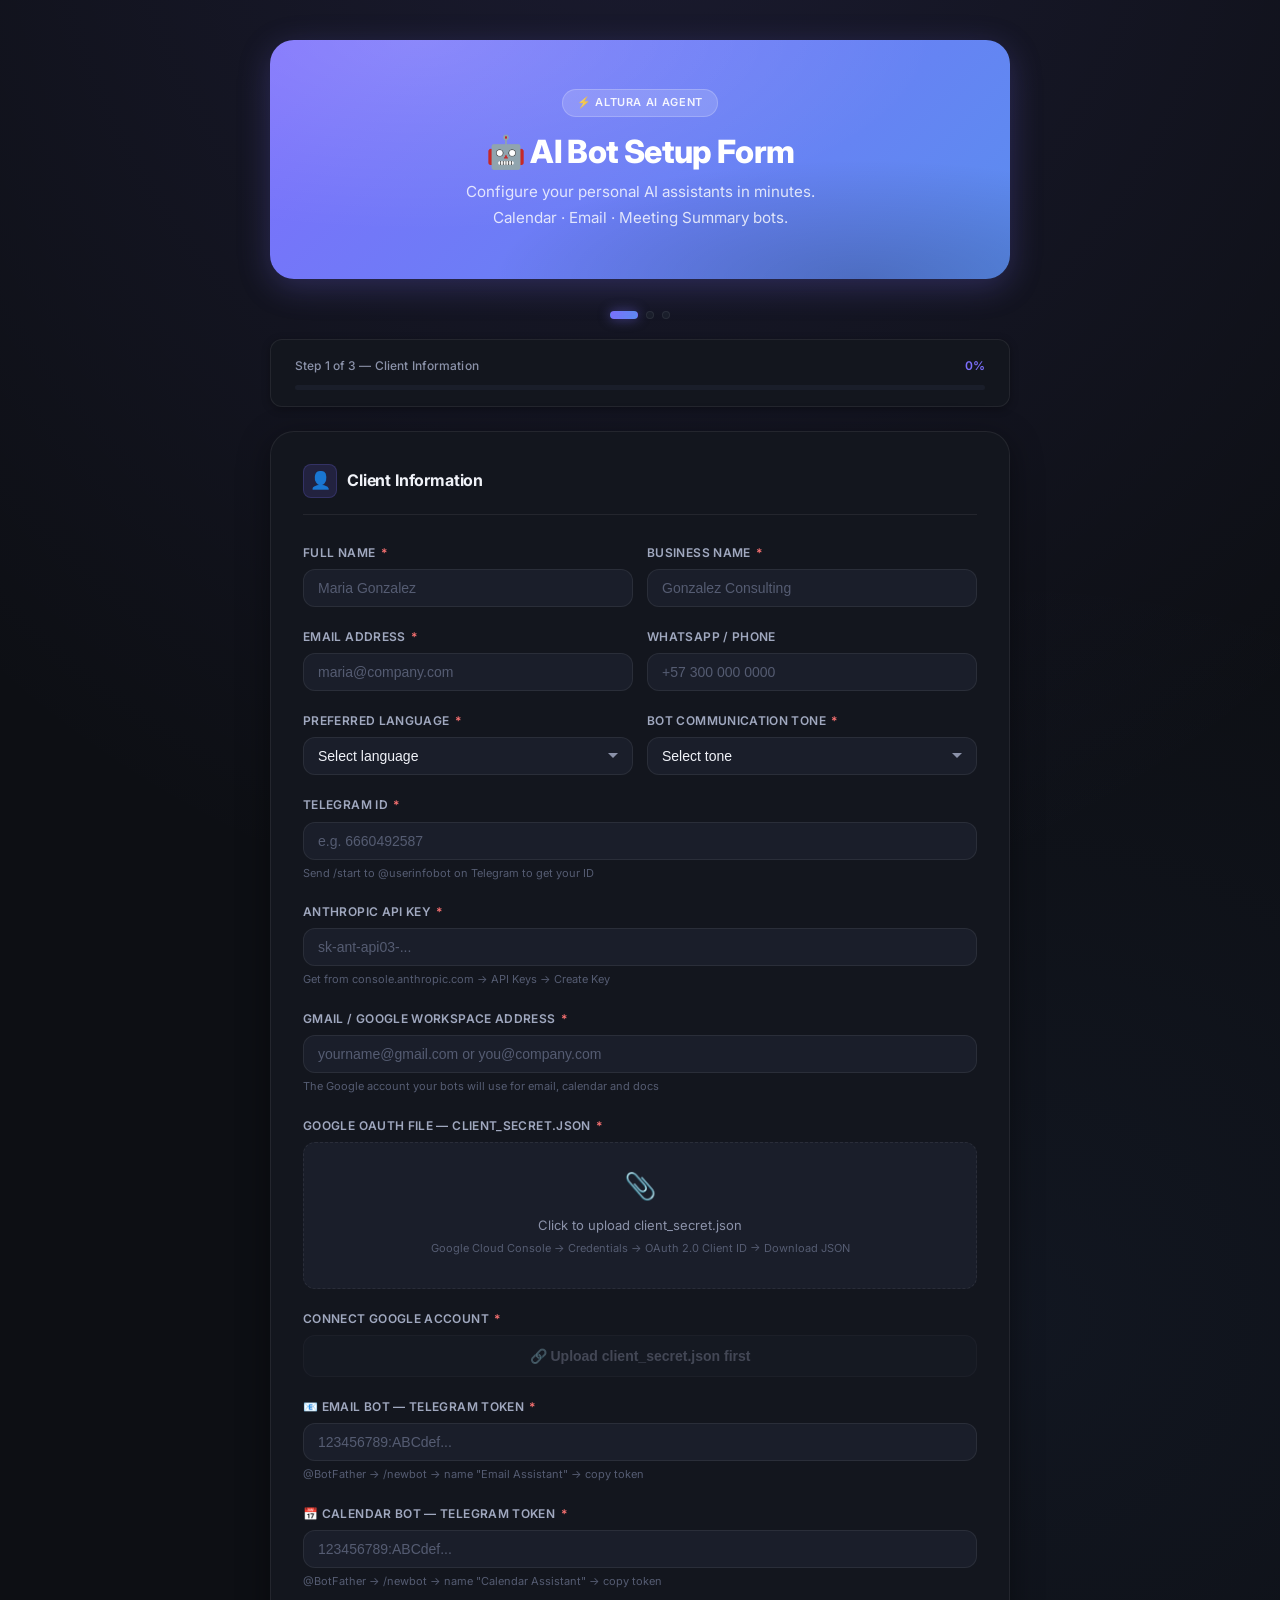
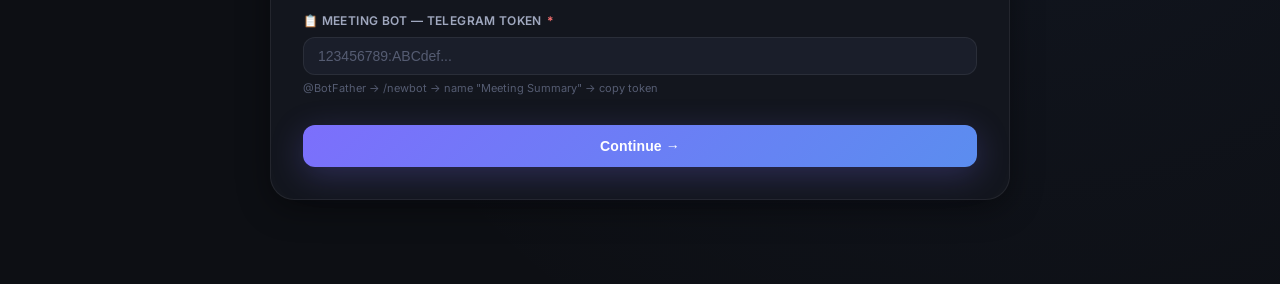
==== index.html @ b19ce442 "feat: add initial web application files Add callback.html, index.html, css directory, and js directo" ====
<!DOCTYPE html>
<html lang="en">
<head>
  <meta charset="UTF-8">
  <meta name="viewport" content="width=device-width, initial-scale=1.0">
  <meta name="description" content="Configure your personal AI assistant bots — Calendar, Email, and Meeting Summary — in minutes with the Altura AI Setup Form.">
  <title>AI Bot Setup — Altura Client Intake Form</title>

  <!-- Stylesheets -->
  <link rel="stylesheet" href="css/base.css">
  <link rel="stylesheet" href="css/layout.css">
  <link rel="stylesheet" href="css/components.css">
</head>
<body>

<div class="container">

  <!-- ── Header ─────────────────────────────────── -->
  <div class="header">
    <div class="header-badge">⚡ Altura AI Agent</div>
    <h1>🤖 AI Bot Setup Form</h1>
    <p>Configure your personal AI assistants in minutes.<br>Calendar · Email · Meeting Summary bots.</p>
  </div>

  <!-- ── Step Indicator ─────────────────────────── -->
  <div class="step-indicator" id="stepIndicator">
    <div class="step-dot active" id="dot0"></div>
    <div class="step-dot" id="dot1"></div>
    <div class="step-dot" id="dot2"></div>
  </div>

  <!-- ── Progress Bar ───────────────────────────── -->
  <div class="progress-bar">
    <div class="progress-label">
      <span id="stepLabel">Step 1 of 3 — Client Information</span>
      <span id="stepPct" class="progress-pct">0%</span>
    </div>
    <div class="progress-track">
      <div class="progress-fill" id="progressFill"></div>
    </div>
  </div>

  <!-- ════════════════════════════════════════════════
       STEP 1: Client Information
       ════════════════════════════════════════════════ -->
  <div class="card active" id="step1">
    <div class="card-title">
      <div class="icon icon-purple">👤</div>
      Client Information
    </div>

    <div class="grid2">
      <div class="field">
        <label>Full Name <span class="req">*</span></label>
        <input type="text" id="fullName" placeholder="Maria Gonzalez">
      </div>
      <div class="field">
        <label>Business Name <span class="req">*</span></label>
        <input type="text" id="businessName" placeholder="Gonzalez Consulting">
      </div>
    </div>

    <div class="grid2">
      <div class="field">
        <label>Email Address <span class="req">*</span></label>
        <input type="email" id="email" placeholder="maria@company.com">
      </div>
      <div class="field">
        <label>WhatsApp / Phone</label>
        <input type="text" id="phone" placeholder="+57 300 000 0000">
      </div>
    </div>

    <div class="grid2">
      <div class="field">
        <label>Preferred Language <span class="req">*</span></label>
        <select id="language">
          <option value="">Select language</option>
          <option>English</option>
          <option>Spanish</option>
          <option>Portuguese</option>
          <option>French</option>
          <option>Arabic</option>
        </select>
      </div>
      <div class="field">
        <label>Bot Communication Tone <span class="req">*</span></label>
        <select id="tone">
          <option value="">Select tone</option>
          <option>Professional</option>
          <option>Friendly</option>
          <option>Formal</option>
          <option>Casual</option>
        </select>
      </div>
    </div>

    <div class="field">
      <label>Telegram ID <span class="req">*</span></label>
      <input type="text" id="telegramId" placeholder="e.g. 6660492587">
      <span class="hint">Send /start to @userinfobot on Telegram to get your ID</span>
    </div>

    <div class="field">
      <label>Anthropic API Key <span class="req">*</span></label>
      <input type="text" id="anthropicKey" placeholder="sk-ant-api03-...">
      <span class="hint">Get from console.anthropic.com → API Keys → Create Key</span>
    </div>

    <div class="field">
      <label>Gmail / Google Workspace Address <span class="req">*</span></label>
      <input type="email" id="gmailAddress" placeholder="yourname@gmail.com or you@company.com">
      <span class="hint">The Google account your bots will use for email, calendar and docs</span>
    </div>

    <div class="field">
      <label>Google OAuth File — client_secret.json <span class="req">*</span></label>
      <div id="oauthUploadArea" class="upload-area" onclick="document.getElementById('oauthFileInput').click()">
        <div class="upload-icon">📎</div>
        <div class="upload-label">Click to upload client_secret.json</div>
        <div class="upload-hint">Google Cloud Console → Credentials → OAuth 2.0 Client ID → Download JSON</div>
        <div id="oauthFileName" class="upload-name"></div>
      </div>
      <input type="file" id="oauthFileInput" accept=".json" style="display:none" onchange="handleOAuthFile(this)">
    </div>

    <div class="field">
      <label>Connect Google Account <span class="req">*</span></label>
      <button id="googleConnectBtn" onclick="connectGoogle()" disabled>
        🔗 Upload client_secret.json first
      </button>
      <div id="googleStatus"></div>
    </div>

    <div class="field">
      <label>📧 Email Bot — Telegram Token <span class="req">*</span></label>
      <input type="text" id="emailBotToken" placeholder="123456789:ABCdef...">
      <span class="hint">@BotFather → /newbot → name "Email Assistant" → copy token</span>
    </div>

    <div class="field">
      <label>📅 Calendar Bot — Telegram Token <span class="req">*</span></label>
      <input type="text" id="calendarBotToken" placeholder="123456789:ABCdef...">
      <span class="hint">@BotFather → /newbot → name "Calendar Assistant" → copy token</span>
    </div>

    <div class="field">
      <label>📋 Meeting Bot — Telegram Token <span class="req">*</span></label>
      <input type="text" id="meetingBotToken" placeholder="123456789:ABCdef...">
      <span class="hint">@BotFather → /newbot → name "Meeting Summary" → copy token</span>
    </div>

    <div class="nav-buttons">
      <button class="btn btn-next" onclick="goStep(2)">Continue →</button>
    </div>
  </div>

  <!-- ════════════════════════════════════════════════
       STEP 2: Bot Selection & Configuration
       ════════════════════════════════════════════════ -->
  <div class="card" id="step2">
    <div class="card-title">
      <div class="icon icon-blue">🤖</div>
      Select Your Bots
    </div>

    <div class="field">
      <label>Which AI bots do you need? <span class="req">*</span></label>
      <span class="hint" style="margin-top:0;margin-bottom:12px;">Select one or more. You can always add more later.</span>
    </div>

    <!-- Calendar Bot -->
    <div class="bot-card" id="calCard">
      <div class="bot-card-header" onclick="toggleBot('cal')">
        <div class="bot-card-title">
          <span>📅</span>
          <div>
            <div>Calendar Assistant</div>
            <div class="bot-desc">Schedule meetings, check availability, cancel events</div>
          </div>
        </div>
        <div class="toggle-icon" id="calToggle"></div>
      </div>
      <div class="bot-fields" id="calFields">
        <div class="grid2">
          <div class="field">
            <label>Timezone <span class="req">*</span></label>
            <select id="timezone">
              <option value="">Select timezone</option>
              <option>America/Bogota (Colombia)</option>
              <option>America/New_York (USA East)</option>
              <option>America/Chicago (USA Central)</option>
              <option>America/Los_Angeles (USA West)</option>
              <option>Europe/London (UK)</option>
              <option>Europe/Madrid (Spain)</option>
              <option>Asia/Dhaka (Bangladesh)</option>
              <option>Asia/Dubai (UAE)</option>
              <option>Asia/Karachi (Pakistan)</option>
              <option>Asia/Kolkata (India)</option>
            </select>
          </div>
          <div class="field">
            <label>Video Call Platform</label>
            <select id="videoPlatform">
              <option>Google Meet</option>
              <option>Zoom</option>
              <option>Microsoft Teams</option>
              <option>Whereby</option>
              <option>No video link needed</option>
            </select>
          </div>
        </div>
        <div class="grid2">
          <div class="field">
            <label>Working Hours Start <span class="req">*</span></label>
            <input type="time" id="workStart" value="09:00">
          </div>
          <div class="field">
            <label>Working Hours End <span class="req">*</span></label>
            <input type="time" id="workEnd" value="18:00">
          </div>
        </div>
        <div class="grid2">
          <div class="field">
            <label>Default Meeting Duration</label>
            <select id="meetDuration">
              <option>15 minutes</option>
              <option selected>30 minutes</option>
              <option>45 minutes</option>
              <option>60 minutes</option>
              <option>90 minutes</option>
            </select>
          </div>
          <div class="field">
            <label>Buffer Between Meetings</label>
            <select id="meetBuffer">
              <option>No buffer</option>
              <option>5 minutes</option>
              <option selected>10 minutes</option>
              <option>15 minutes</option>
              <option>30 minutes</option>
            </select>
          </div>
        </div>
        <div class="grid2">
          <div class="field">
            <label>Google Calendar Email <span class="req">*</span></label>
            <input type="email" id="calEmail" placeholder="maria@gmail.com">
          </div>
          <div class="field">
            <label>Meeting Reminder</label>
            <select id="reminder">
              <option>10 minutes before</option>
              <option>15 minutes before</option>
              <option selected>30 minutes before</option>
              <option>1 hour before</option>
              <option>No reminder</option>
            </select>
          </div>
        </div>
        <div class="field">
          <label>Special Scheduling Instructions</label>
          <textarea id="calInstructions" placeholder="e.g. Never schedule before 10am. Always add a Google Meet link. No back-to-back meetings."></textarea>
        </div>
      </div>
    </div>

    <!-- Email Bot -->
    <div class="bot-card" id="emailCard">
      <div class="bot-card-header" onclick="toggleBot('email')">
        <div class="bot-card-title">
          <span>✉️</span>
          <div>
            <div>Email Assistant</div>
            <div class="bot-desc">Draft emails, summarize inbox, send replies</div>
          </div>
        </div>
        <div class="toggle-icon" id="emailToggle"></div>
      </div>
      <div class="bot-fields" id="emailFields">
        <div class="grid2">
          <div class="field">
            <label>Business Email <span class="req">*</span></label>
            <input type="email" id="businessEmail" placeholder="maria@company.com">
          </div>
          <div class="field">
            <label>Email Send Mode</label>
            <select id="sendMode">
              <option>Draft only — I review before sending</option>
              <option>Auto-send directly</option>
            </select>
          </div>
        </div>
        <div class="field">
          <label>Email Signature <span class="req">*</span></label>
          <textarea id="emailSignature" placeholder="Best regards,&#10;Maria Gonzalez&#10;CEO — Gonzalez Consulting&#10;+57 300 000 0000"></textarea>
        </div>
        <div class="grid2">
          <div class="field">
            <label>VIP Senders (flag as urgent)</label>
            <input type="text" id="vipSenders" placeholder="boss@client.com, partner@company.com">
            <span class="hint">Comma separated email addresses</span>
          </div>
          <div class="field">
            <label>Inbox Summary Scope</label>
            <select id="inboxScope">
              <option>Last 5 emails</option>
              <option selected>Last 10 emails</option>
              <option>Last 20 emails</option>
              <option>Last 50 emails</option>
            </select>
          </div>
        </div>
        <div class="field">
          <label>Reply Language</label>
          <select id="replyLang">
            <option>English</option>
            <option>Spanish</option>
            <option>Portuguese</option>
            <option>Same as received email</option>
          </select>
        </div>
        <div class="field">
          <label>Special Email Instructions</label>
          <textarea id="emailInstructions" placeholder="e.g. Never reply to newsletters. Always CC my assistant on client emails."></textarea>
        </div>
      </div>
    </div>

    <!-- Meeting Summary Bot -->
    <div class="bot-card" id="meetCard">
      <div class="bot-card-header" onclick="toggleBot('meet')">
        <div class="bot-card-title">
          <span>📋</span>
          <div>
            <div>Meeting Summary Assistant</div>
            <div class="bot-desc">Paste transcript → get structured summary instantly</div>
          </div>
        </div>
        <div class="toggle-icon" id="meetToggle"></div>
      </div>
      <div class="bot-fields" id="meetFields">
        <div class="grid2">
          <div class="field">
            <label>Summary Format</label>
            <select id="summaryFormat">
              <option selected>Bullet points</option>
              <option>Paragraphs</option>
              <option>Mixed</option>
            </select>
          </div>
          <div class="field">
            <label>Summary Length</label>
            <select id="summaryLength">
              <option>Short (under 150 words)</option>
              <option selected>Medium (under 300 words)</option>
              <option>Long (detailed)</option>
            </select>
          </div>
        </div>
        <div class="field">
          <label>Required Sections <span class="req">*</span></label>
          <div class="checkbox-group" id="sectionsGroup">
            <label class="check-pill checked" onclick="togglePill(this)"><input type="checkbox" checked value="Key Decisions"><div class="dot"></div>Key Decisions</label>
            <label class="check-pill checked" onclick="togglePill(this)"><input type="checkbox" checked value="Action Items"><div class="dot"></div>Action Items</label>
            <label class="check-pill checked" onclick="togglePill(this)"><input type="checkbox" checked value="Next Steps"><div class="dot"></div>Next Steps</label>
            <label class="check-pill checked" onclick="togglePill(this)"><input type="checkbox" checked value="Open Questions"><div class="dot"></div>Open Questions</label>
            <label class="check-pill" onclick="togglePill(this)"><input type="checkbox" value="Attendees List"><div class="dot"></div>Attendees List</label>
            <label class="check-pill" onclick="togglePill(this)"><input type="checkbox" value="Key Numbers"><div class="dot"></div>Key Numbers</label>
          </div>
        </div>
        <div class="grid2">
          <div class="field">
            <label>Transcript Language</label>
            <select id="transcriptLang">
              <option>English</option>
              <option>Spanish</option>
              <option>Portuguese</option>
              <option>Mixed languages</option>
            </select>
          </div>
          <div class="field">
            <label>Output Language</label>
            <select id="outputLang">
              <option>English</option>
              <option>Spanish</option>
              <option>Portuguese</option>
              <option>Same as transcript</option>
            </select>
          </div>
        </div>
        <div class="field">
          <label>Special Summary Instructions</label>
          <textarea id="summaryInstructions" placeholder="e.g. Always identify action item owners. Include timestamps if available. Keep under 300 words."></textarea>
        </div>
      </div>
    </div>

    <div class="nav-buttons">
      <button class="btn btn-back" onclick="goStep(1)">← Back</button>
      <button class="btn btn-next" onclick="goStep(3)">Continue →</button>
    </div>
  </div>

  <!-- ════════════════════════════════════════════════
       STEP 3: Review & Submit
       ════════════════════════════════════════════════ -->
  <div class="card" id="step3">
    <div class="card-title">
      <div class="icon icon-green">✅</div>
      Review &amp; Submit
    </div>

    <div id="reviewContent" class="review-box"></div>

    <div class="field">
      <label>How did you hear about us?</label>
      <select id="referral">
        <option value="">Select option</option>
        <option>WhatsApp</option>
        <option>Telegram</option>
        <option>LinkedIn</option>
        <option>Referral from a friend</option>
        <option>Google Search</option>
        <option>Other</option>
      </select>
    </div>

    <div class="field">
      <label>Any additional notes or requirements?</label>
      <textarea id="notes" placeholder="Anything else we should know about your setup..."></textarea>
    </div>

    <div class="error-msg" id="errorMsg">Something went wrong. Please try again or contact us directly.</div>

    <div class="nav-buttons">
      <button class="btn btn-back" onclick="goStep(2)">← Back</button>
      <button class="btn btn-submit" id="submitBtn" onclick="submitForm()">🚀 Submit Setup Request</button>
    </div>
  </div>

  <!-- ── Success State ───────────────────────────── -->
  <div class="success-card" id="successCard">
    <div class="success-icon">✅</div>
    <h2>Setup Request Received!</h2>
    <p>
      Thank you! We have received your bot configuration.<br><br>
      Our team will set up your AI assistants within <strong>24 hours</strong>.<br>
      We will contact you via <strong id="successEmail"></strong> with your bot links.<br><br>
      <span style="color:var(--text-muted);font-size:13px">Check your email for a confirmation message.</span>
    </p>
  </div>

</div><!-- /.container -->

<!-- ── JavaScript Modules (order matters) ─────── -->
<script src="js/config.js"></script>
<script src="js/state.js"></script>
<script src="js/review.js"></script>
<script src="js/validation.js"></script>
<script src="js/oauth.js"></script>
<script src="js/navigation.js"></script>
<script src="js/submit.js"></script>

</body>
</html>
---- css/base.css ----
/* ═══════════════════════════════════════════════
   base.css — Design tokens, reset & typography
   ═══════════════════════════════════════════════ */

@import url('https://fonts.googleapis.com/css2?family=Inter:wght@300;400;500;600;700;800&display=swap');

/* ── Design Tokens ────────────────────────────── */
:root {
  /* Brand */
  --accent-1: #7c6ffc;
  --accent-2: #5b8def;
  --accent-grad: linear-gradient(135deg, #7c6ffc 0%, #5b8def 100%);
  --success-1: #10b981;
  --success-2: #34d399;
  --success-grad: linear-gradient(135deg, #10b981 0%, #34d399 100%);
  --danger: #f87171;

  /* Neutrals */
  --bg-base: #0d0f14;
  --bg-surface: #13161e;
  --bg-elevated: #1a1e2a;
  --bg-hover: #1f2433;
  --border: rgba(255, 255, 255, 0.07);
  --border-focus: rgba(124, 111, 252, 0.5);

  /* Text */
  --text-primary: #f0f2f8;
  --text-secondary: #8b92a9;
  --text-muted: #555c72;
  --text-label: #a0a8bf;

  /* Effects */
  --glass: rgba(255, 255, 255, 0.03);
  --shadow-sm: 0 2px 8px rgba(0, 0, 0, 0.3);
  --shadow-md: 0 8px 32px rgba(0, 0, 0, 0.4);
  --shadow-accent: 0 8px 32px rgba(124, 111, 252, 0.25);
  --shadow-success: 0 8px 32px rgba(16, 185, 129, 0.25);

  /* Shape */
  --radius-sm: 8px;
  --radius-md: 12px;
  --radius-lg: 18px;
  --radius-xl: 24px;
  --radius-pill: 100px;

  /* Motion */
  --ease: cubic-bezier(0.4, 0, 0.2, 1);
  --duration-fast: 150ms;
  --duration-base: 250ms;
  --duration-slow: 400ms;
}

/* ── Reset ────────────────────────────────────── */
*, *::before, *::after {
  box-sizing: border-box;
  margin: 0;
  padding: 0;
}

/* ── Base ─────────────────────────────────────── */
html {
  scroll-behavior: smooth;
}

body {
  font-family: 'Inter', -apple-system, BlinkMacSystemFont, 'Segoe UI', sans-serif;
  background: var(--bg-base);
  color: var(--text-primary);
  min-height: 100vh;
  padding: 2.5rem 1rem 4rem;
  line-height: 1.6;
  -webkit-font-smoothing: antialiased;
  -moz-osx-font-smoothing: grayscale;

  /* Subtle noise texture */
  background-image:
    radial-gradient(ellipse 80% 60% at 50% -10%, rgba(124, 111, 252, 0.12), transparent),
    radial-gradient(ellipse 60% 40% at 80% 70%, rgba(91, 141, 239, 0.06), transparent);
}

/* ── Typography helpers ───────────────────────── */
h1, h2, h3 {
  letter-spacing: -0.02em;
  line-height: 1.2;
}

strong { font-weight: 600; color: var(--text-primary); }
---- css/layout.css ----
/* ═══════════════════════════════════════════════
   layout.css — Header, container, progress,
                step dots, nav-buttons, grid
   ═══════════════════════════════════════════════ */

/* ── Container ────────────────────────────────── */
.container {
  max-width: 740px;
  margin: 0 auto;
}

/* ── Header ───────────────────────────────────── */
.header {
  position: relative;
  border-radius: var(--radius-xl);
  padding: 3rem 2.5rem;
  margin-bottom: 2rem;
  text-align: center;
  overflow: hidden;
  background: var(--accent-grad);
  box-shadow: var(--shadow-accent);
}

.header::before {
  content: '';
  position: absolute;
  inset: 0;
  background:
    radial-gradient(ellipse 70% 80% at 20% 0%, rgba(255,255,255,0.15), transparent),
    radial-gradient(ellipse 50% 50% at 80% 100%, rgba(0,0,0,0.2), transparent);
  pointer-events: none;
}

/* Shimmer sweep */
.header::after {
  content: '';
  position: absolute;
  top: 0;
  left: -100%;
  width: 60%;
  height: 100%;
  background: linear-gradient(
    90deg,
    transparent,
    rgba(255, 255, 255, 0.1),
    transparent
  );
  animation: headerShimmer 4s ease-in-out infinite;
  pointer-events: none;
}

@keyframes headerShimmer {
  0%   { left: -100%; }
  50%  { left: 150%; }
  100% { left: 150%; }
}

.header-badge {
  display: inline-flex;
  align-items: center;
  gap: 6px;
  background: rgba(255,255,255,0.15);
  border: 1px solid rgba(255,255,255,0.2);
  border-radius: var(--radius-pill);
  padding: 4px 14px;
  font-size: 11px;
  font-weight: 600;
  letter-spacing: 0.06em;
  text-transform: uppercase;
  margin-bottom: 1rem;
  color: rgba(255,255,255,0.9);
}

.header h1 {
  font-size: 2rem;
  font-weight: 800;
  color: #fff;
  margin-bottom: 0.5rem;
  position: relative;
}

.header p {
  font-size: 0.95rem;
  color: rgba(255,255,255,0.8);
  line-height: 1.7;
  position: relative;
}

/* ── Step Indicator Dots ──────────────────────── */
.step-indicator {
  display: flex;
  justify-content: center;
  gap: 8px;
  margin-bottom: 1.25rem;
}

.step-dot {
  width: 8px;
  height: 8px;
  border-radius: 50%;
  background: var(--bg-elevated);
  border: 1px solid var(--border);
  transition: all var(--duration-slow) var(--ease);
}

.step-dot.active {
  width: 28px;
  border-radius: var(--radius-sm);
  background: var(--accent-grad);
  border-color: transparent;
  box-shadow: 0 0 12px rgba(124, 111, 252, 0.5);
}

.step-dot.done {
  background: var(--success-grad);
  border-color: transparent;
}

/* ── Progress Bar ─────────────────────────────── */
.progress-bar {
  background: var(--bg-surface);
  border: 1px solid var(--border);
  border-radius: var(--radius-md);
  padding: 1rem 1.5rem;
  margin-bottom: 1.5rem;
  box-shadow: var(--shadow-sm);
}

.progress-label {
  display: flex;
  justify-content: space-between;
  font-size: 12px;
  font-weight: 500;
  color: var(--text-secondary);
  margin-bottom: 10px;
  letter-spacing: 0.01em;
}

.progress-pct { color: var(--accent-1); font-weight: 600; }

.progress-track {
  background: var(--bg-elevated);
  border-radius: var(--radius-pill);
  height: 5px;
  overflow: hidden;
}

.progress-fill {
  height: 100%;
  border-radius: var(--radius-pill);
  background: var(--accent-grad);
  transition: width var(--duration-slow) var(--ease);
  width: 0%;
  box-shadow: 0 0 8px rgba(124, 111, 252, 0.6);
}

/* ── Grid ─────────────────────────────────────── */
.grid2 {
  display: grid;
  grid-template-columns: 1fr 1fr;
  gap: 14px;
}

@media (max-width: 520px) {
  .grid2 { grid-template-columns: 1fr; }
  .header { padding: 2rem 1.5rem; }
  .header h1 { font-size: 1.5rem; }
}

/* ── Nav Buttons ──────────────────────────────── */
.nav-buttons {
  display: flex;
  gap: 12px;
  margin-top: 1.75rem;
}
---- css/components.css ----
/* ═══════════════════════════════════════════════
   components.css — Cards, forms, buttons,
                    pills, bot-cards, success
   ═══════════════════════════════════════════════ */

/* ── Step Card ────────────────────────────────── */
.card {
  background: var(--bg-surface);
  border: 1px solid var(--border);
  border-radius: var(--radius-xl);
  padding: 2rem;
  margin-bottom: 1.25rem;
  box-shadow: var(--shadow-md);
  display: none;
  transition: opacity var(--duration-base) var(--ease), transform var(--duration-base) var(--ease);
}

.card.active { display: block; }

/* ── Card Title ───────────────────────────────── */
.card-title {
  font-size: 1rem;
  font-weight: 700;
  color: var(--text-primary);
  margin-bottom: 1.75rem;
  padding-bottom: 1rem;
  border-bottom: 1px solid var(--border);
  display: flex;
  align-items: center;
  gap: 10px;
  letter-spacing: -0.01em;
}

.card-title .icon {
  width: 34px;
  height: 34px;
  border-radius: var(--radius-sm);
  display: flex;
  align-items: center;
  justify-content: center;
  font-size: 17px;
  flex-shrink: 0;
}

.icon-purple { background: rgba(124, 111, 252, 0.15); border: 1px solid rgba(124,111,252,0.2); }
.icon-blue   { background: rgba(91, 141, 239, 0.15);  border: 1px solid rgba(91,141,239,0.2); }
.icon-green  { background: rgba(16, 185, 129, 0.15);  border: 1px solid rgba(16,185,129,0.2); }
.icon-orange { background: rgba(251, 146, 60, 0.15);  border: 1px solid rgba(251,146,60,0.2); }

/* ── Form Fields ──────────────────────────────── */
.field { margin-bottom: 1.25rem; }
.field:last-child { margin-bottom: 0; }

label {
  display: block;
  font-size: 12px;
  font-weight: 600;
  color: var(--text-label);
  margin-bottom: 7px;
  letter-spacing: 0.03em;
  text-transform: uppercase;
}

.req { color: var(--danger); margin-left: 2px; }

.hint {
  font-size: 11px;
  color: var(--text-muted);
  font-weight: 400;
  margin-top: 5px;
  display: block;
  text-transform: none;
  letter-spacing: 0;
}

/* ── Inputs ───────────────────────────────────── */
input[type="text"],
input[type="email"],
input[type="number"],
input[type="time"],
select,
textarea {
  width: 100%;
  padding: 10px 14px;
  font-size: 14px;
  border: 1px solid var(--border);
  border-radius: var(--radius-md);
  background: var(--bg-elevated);
  color: var(--text-primary);
  font-family: 'Inter', inherit;
  transition: border-color var(--duration-fast) var(--ease),
              box-shadow   var(--duration-fast) var(--ease),
              background   var(--duration-fast) var(--ease);
  outline: none;
  appearance: none;
  -webkit-appearance: none;
}

input::placeholder,
textarea::placeholder { color: var(--text-muted); }

input:focus, select:focus, textarea:focus {
  border-color: var(--border-focus);
  box-shadow: 0 0 0 3px rgba(124, 111, 252, 0.1);
  background: var(--bg-hover);
}

input.field-error {
  border-color: rgba(248,113,113,0.5);
  box-shadow: 0 0 0 3px rgba(248, 113, 113, 0.1);
}

textarea {
  resize: vertical;
  min-height: 90px;
  line-height: 1.6;
}

select {
  background-image: url("data:image/svg+xml,%3Csvg xmlns='http://www.w3.org/2000/svg' width='12' height='12' viewBox='0 0 12 12'%3E%3Cpath fill='%238b92a9' d='M6 8L1 3h10z'/%3E%3C/svg%3E");
  background-repeat: no-repeat;
  background-position: right 13px center;
  padding-right: 38px;
  cursor: pointer;
}

select option {
  background: #1a1e2a;
  color: var(--text-primary);
}

/* ── Buttons ──────────────────────────────────── */
.btn {
  flex: 1;
  padding: 13px;
  border-radius: var(--radius-md);
  font-size: 14px;
  font-weight: 600;
  cursor: pointer;
  border: none;
  transition: all var(--duration-base) var(--ease);
  font-family: 'Inter', inherit;
  letter-spacing: 0.01em;
}

.btn-back {
  background: var(--bg-elevated);
  color: var(--text-secondary);
  border: 1px solid var(--border);
}

.btn-back:hover {
  background: var(--bg-hover);
  color: var(--text-primary);
  border-color: rgba(255,255,255,0.12);
}

.btn-next {
  background: var(--accent-grad);
  color: white;
  box-shadow: var(--shadow-accent);
}

.btn-next:hover {
  transform: translateY(-2px);
  box-shadow: 0 12px 36px rgba(124, 111, 252, 0.35);
}

.btn-next:active { transform: translateY(0); }

.btn-submit {
  background: var(--success-grad);
  color: white;
  box-shadow: var(--shadow-success);
}

.btn-submit:hover  { transform: translateY(-2px); box-shadow: 0 12px 36px rgba(16,185,129,0.35); }
.btn-submit:active { transform: translateY(0); }
.btn-submit:disabled { opacity: 0.5; cursor: not-allowed; transform: none; box-shadow: none; }

/* ── Checkbox Pills ───────────────────────────── */
.checkbox-group {
  display: flex;
  flex-wrap: wrap;
  gap: 8px;
  margin-top: 6px;
}

.check-pill {
  display: flex;
  align-items: center;
  gap: 8px;
  padding: 8px 14px;
  border: 1px solid var(--border);
  border-radius: var(--radius-pill);
  cursor: pointer;
  font-size: 13px;
  color: var(--text-secondary);
  transition: all var(--duration-fast) var(--ease);
  user-select: none;
  background: var(--bg-elevated);
  font-family: 'Inter', inherit;
}

.check-pill input { display: none; }

.check-pill:hover {
  border-color: rgba(124,111,252,0.4);
  color: var(--text-primary);
}

.check-pill.checked {
  background: rgba(124,111,252,0.12);
  border-color: rgba(124,111,252,0.5);
  color: #a5b4fc;
  font-weight: 500;
}

.check-pill .dot {
  width: 16px;
  height: 16px;
  border-radius: 5px;
  border: 1.5px solid var(--text-muted);
  display: flex;
  align-items: center;
  justify-content: center;
  transition: all var(--duration-fast) var(--ease);
  flex-shrink: 0;
}

.check-pill.checked .dot {
  background: var(--accent-grad);
  border-color: transparent;
  box-shadow: 0 0 8px rgba(124,111,252,0.4);
}

.check-pill.checked .dot::after {
  content: '';
  width: 8px;
  height: 5px;
  border-left: 2px solid white;
  border-bottom: 2px solid white;
  transform: rotate(-45deg) translateY(-1px);
  display: block;
}

/* ── Bot Cards ────────────────────────────────── */
.bot-card {
  border: 1px solid var(--border);
  border-radius: var(--radius-lg);
  overflow: hidden;
  margin-bottom: 10px;
  transition: border-color var(--duration-fast) var(--ease),
              box-shadow   var(--duration-fast) var(--ease);
}

.bot-card:hover { border-color: rgba(255,255,255,0.12); }

.bot-card.selected {
  border-color: rgba(124,111,252,0.5);
  box-shadow: 0 0 0 1px rgba(124,111,252,0.15), var(--shadow-accent);
}

.bot-card-header {
  display: flex;
  align-items: center;
  justify-content: space-between;
  padding: 16px 18px;
  cursor: pointer;
  background: var(--bg-elevated);
  transition: background var(--duration-fast) var(--ease);
}

.bot-card-header:hover { background: var(--bg-hover); }
.bot-card.selected .bot-card-header { background: rgba(124,111,252,0.08); }

.bot-card-title {
  display: flex;
  align-items: center;
  gap: 12px;
  font-weight: 600;
  font-size: 14px;
  color: var(--text-primary);
}

.bot-card-title .bot-desc {
  font-size: 12px;
  color: var(--text-secondary);
  font-weight: 400;
  margin-top: 2px;
}

.toggle-icon {
  width: 22px;
  height: 22px;
  border-radius: 50%;
  border: 1.5px solid var(--text-muted);
  display: flex;
  align-items: center;
  justify-content: center;
  transition: all var(--duration-fast) var(--ease);
  flex-shrink: 0;
}

.bot-card.selected .toggle-icon {
  background: var(--accent-grad);
  border-color: transparent;
  box-shadow: 0 0 10px rgba(124,111,252,0.4);
}

.toggle-icon::after {
  content: '';
  width: 10px;
  height: 6px;
  border-left: 2px solid white;
  border-bottom: 2px solid white;
  transform: rotate(-45deg) translateY(-1px);
  display: none;
}

.bot-card.selected .toggle-icon::after { display: block; }

.bot-fields {
  padding: 0 18px;
  max-height: 0;
  overflow: hidden;
  transition: max-height var(--duration-slow) var(--ease),
              padding     300ms var(--ease);
}

.bot-card.selected .bot-fields {
  max-height: 2000px;
  padding: 18px;
  border-top: 1px solid var(--border);
}

/* ── OAuth Upload Area ────────────────────────── */
.upload-area {
  border: 1.5px dashed var(--border);
  border-radius: var(--radius-md);
  padding: 22px;
  text-align: center;
  cursor: pointer;
  background: var(--bg-elevated);
  transition: all var(--duration-base) var(--ease);
}

.upload-area:hover {
  border-color: rgba(124,111,252,0.5);
  background: rgba(124,111,252,0.05);
}

.upload-area.has-file {
  border-color: rgba(124,111,252,0.5);
  background: rgba(124,111,252,0.08);
}

.upload-icon { font-size: 26px; margin-bottom: 8px; }
.upload-label { font-size: 13px; color: var(--text-secondary); }
.upload-hint  { font-size: 11px; color: var(--text-muted); margin-top: 5px; }
.upload-name  { font-size: 12px; color: var(--accent-1); margin-top: 8px; font-weight: 600; }

/* ── Google Connect Button ────────────────────── */
#googleConnectBtn {
  width: 100%;
  padding: 12px;
  border: 1px solid var(--border);
  border-radius: var(--radius-md);
  background: var(--bg-elevated);
  font-size: 14px;
  font-weight: 600;
  cursor: pointer;
  transition: all var(--duration-base) var(--ease);
  font-family: 'Inter', inherit;
  color: var(--text-secondary);
}

#googleConnectBtn:not(:disabled):hover {
  background: var(--bg-hover);
  border-color: rgba(255,255,255,0.12);
  color: var(--text-primary);
}

#googleConnectBtn:disabled { opacity: 0.4; cursor: not-allowed; }

#googleConnectBtn.connected {
  background: rgba(16,185,129,0.1);
  border-color: rgba(16,185,129,0.4);
  color: var(--success-1);
}

#googleStatus {
  font-size: 12px;
  margin-top: 7px;
  color: var(--text-muted);
}

/* ── Review Box ───────────────────────────────── */
.review-box {
  font-size: 14px;
  line-height: 1.9;
  color: var(--text-secondary);
  background: var(--bg-elevated);
  border: 1px solid var(--border);
  border-radius: var(--radius-md);
  padding: 1.25rem 1.5rem;
  margin-bottom: 1.25rem;
}

/* ── Error Message ────────────────────────────── */
.error-msg {
  background: rgba(248,113,113,0.07);
  border: 1px solid rgba(248,113,113,0.25);
  border-radius: var(--radius-sm);
  padding: 10px 14px;
  font-size: 13px;
  color: var(--danger);
  margin-top: 14px;
  display: none;
}

/* ── Success Card ─────────────────────────────── */
.success-card {
  background: var(--bg-surface);
  border: 1px solid var(--border);
  border-radius: var(--radius-xl);
  padding: 3.5rem 2rem;
  text-align: center;
  box-shadow: var(--shadow-md);
  display: none;
  animation: fadeInUp 0.5s var(--ease) both;
}

@keyframes fadeInUp {
  from { opacity: 0; transform: translateY(20px); }
  to   { opacity: 1; transform: translateY(0); }
}

.success-icon {
  width: 80px;
  height: 80px;
  background: var(--success-grad);
  border-radius: 50%;
  display: flex;
  align-items: center;
  justify-content: center;
  margin: 0 auto 1.75rem;
  font-size: 36px;
  box-shadow: var(--shadow-success);
  animation: pulse 2s ease infinite;
}

@keyframes pulse {
  0%, 100% { box-shadow: 0 8px 32px rgba(16,185,129,0.25); }
  50%       { box-shadow: 0 8px 48px rgba(16,185,129,0.45); }
}

.success-card h2 {
  font-size: 1.6rem;
  font-weight: 700;
  margin-bottom: 0.75rem;
}

.success-card p {
  color: var(--text-secondary);
  line-height: 1.8;
  font-size: 15px;
}

/* ── Loading overlay ─────────────────────────── */
.loading { opacity: 0.65; pointer-events: none; }
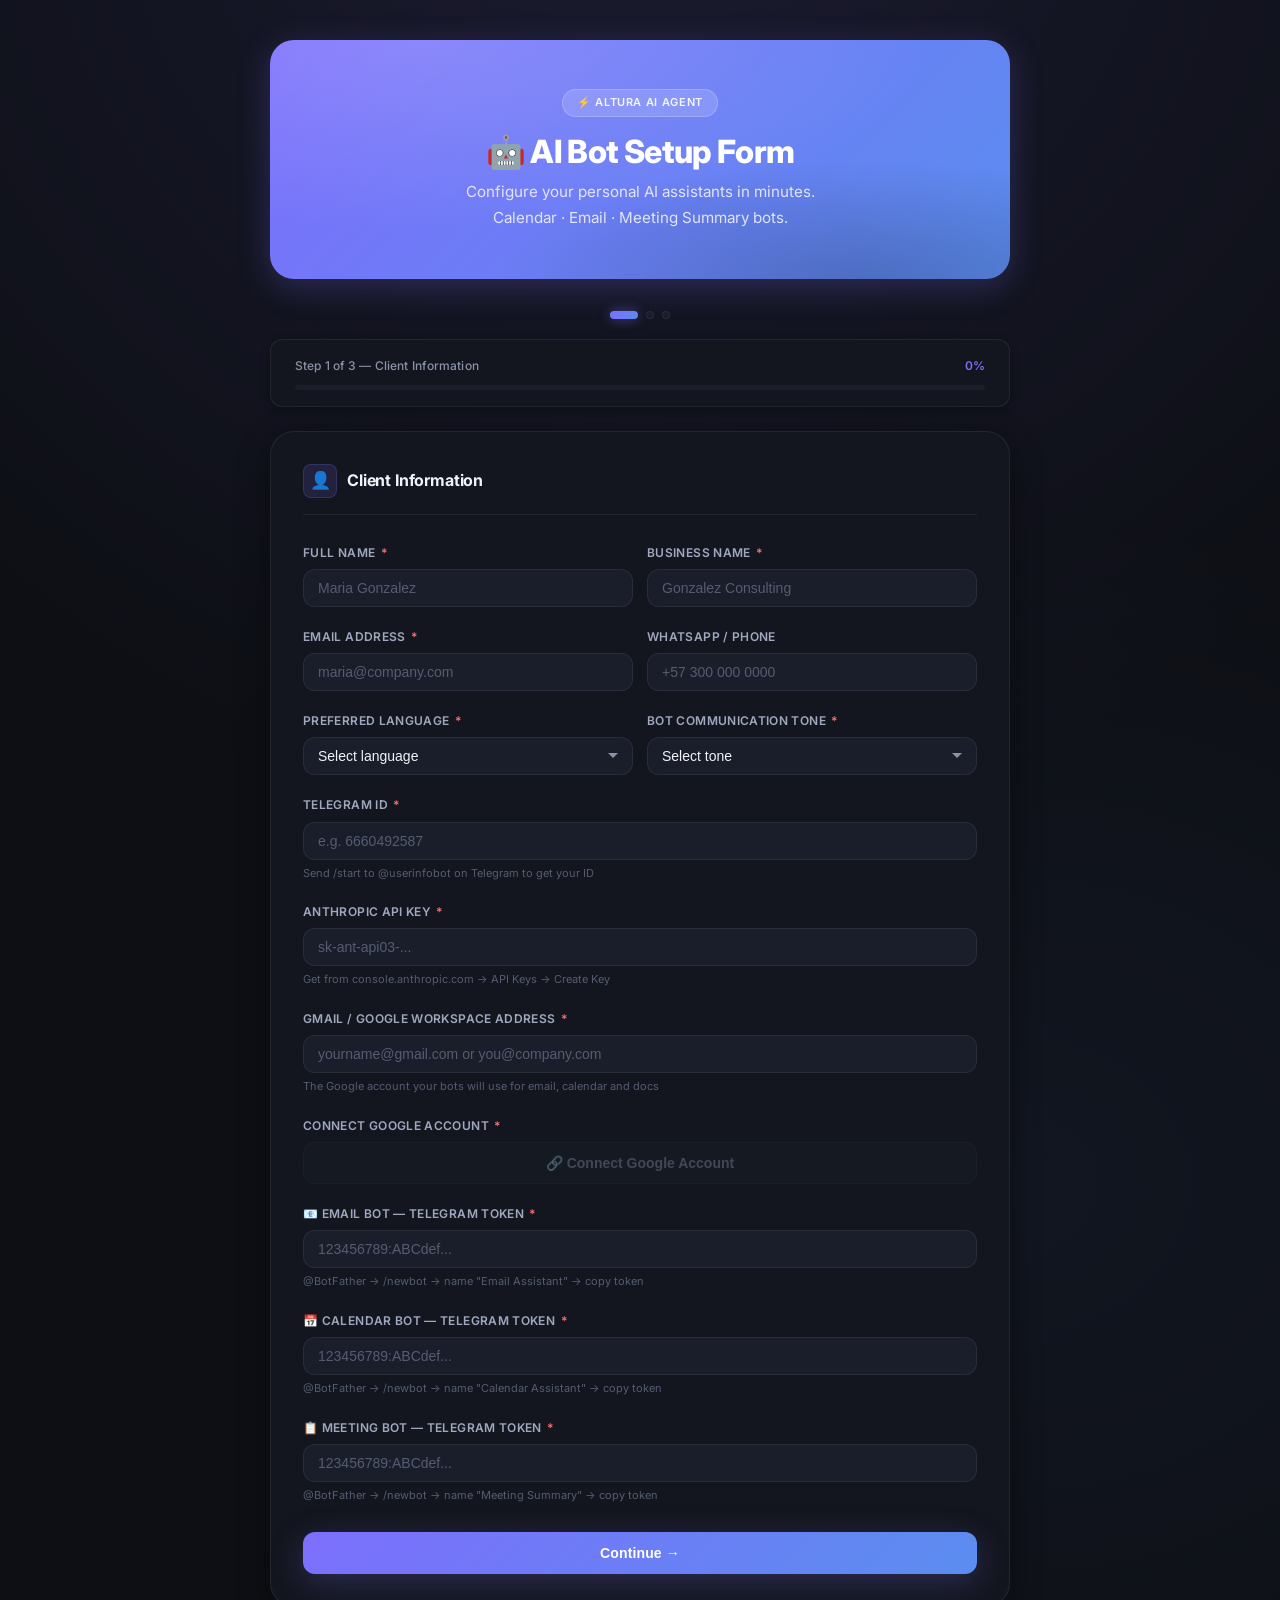
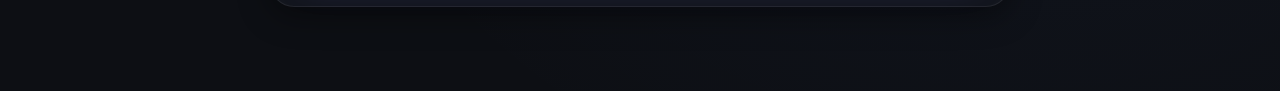
==== commit 8a46c2c4: "refactor: simplify Google account connection flow" ====
--- a/index.html
+++ b/index.html
@@ -109,25 +109,14 @@
 
     <div class="field">
       <label>Gmail / Google Workspace Address <span class="req">*</span></label>
-      <input type="email" id="gmailAddress" placeholder="yourname@gmail.com or you@company.com">
+      <input type="email" id="gmailAddress" placeholder="yourname@gmail.com or you@company.com" oninput="updateGoogleBtn()">
       <span class="hint">The Google account your bots will use for email, calendar and docs</span>
-    </div>
-
-    <div class="field">
-      <label>Google OAuth File — client_secret.json <span class="req">*</span></label>
-      <div id="oauthUploadArea" class="upload-area" onclick="document.getElementById('oauthFileInput').click()">
-        <div class="upload-icon">📎</div>
-        <div class="upload-label">Click to upload client_secret.json</div>
-        <div class="upload-hint">Google Cloud Console → Credentials → OAuth 2.0 Client ID → Download JSON</div>
-        <div id="oauthFileName" class="upload-name"></div>
-      </div>
-      <input type="file" id="oauthFileInput" accept=".json" style="display:none" onchange="handleOAuthFile(this)">
     </div>
 
     <div class="field">
       <label>Connect Google Account <span class="req">*</span></label>
       <button id="googleConnectBtn" onclick="connectGoogle()" disabled>
-        🔗 Upload client_secret.json first
+        🔗 Connect Google Account
       </button>
       <div id="googleStatus"></div>
     </div>
